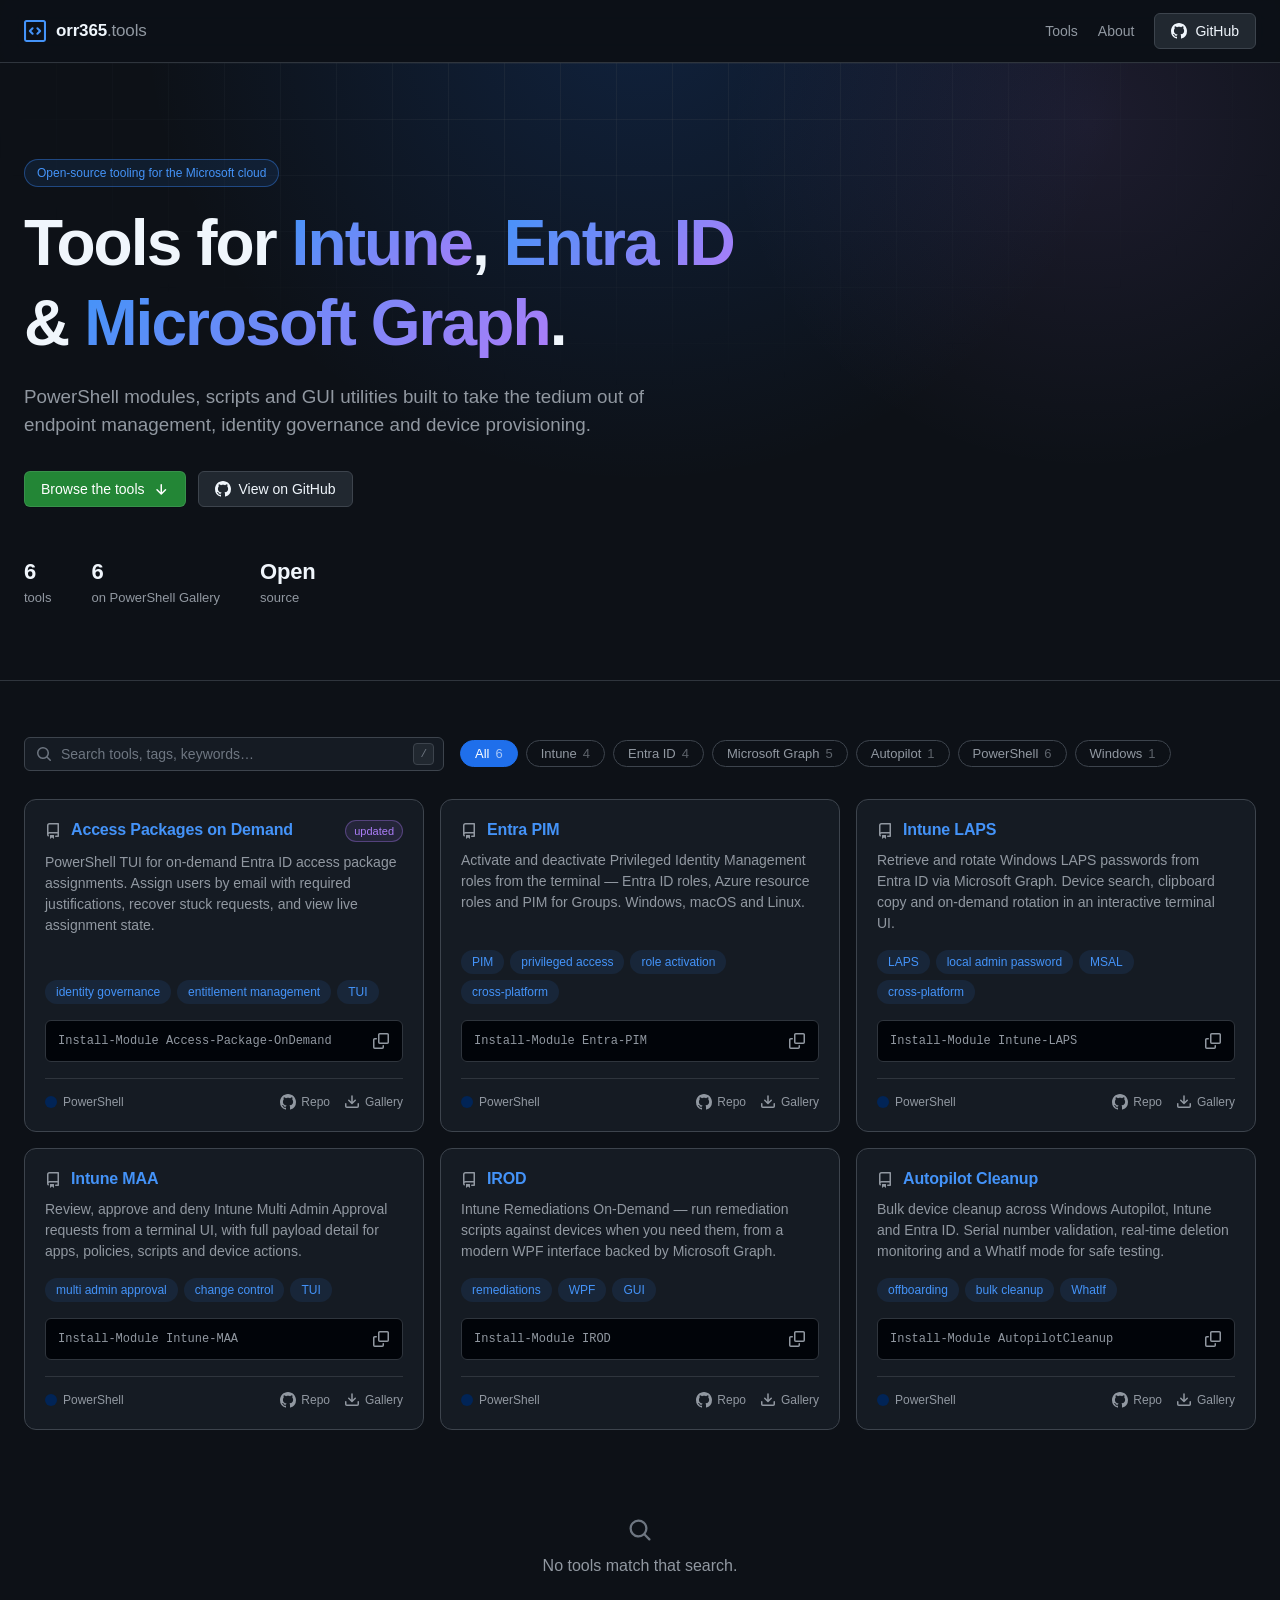
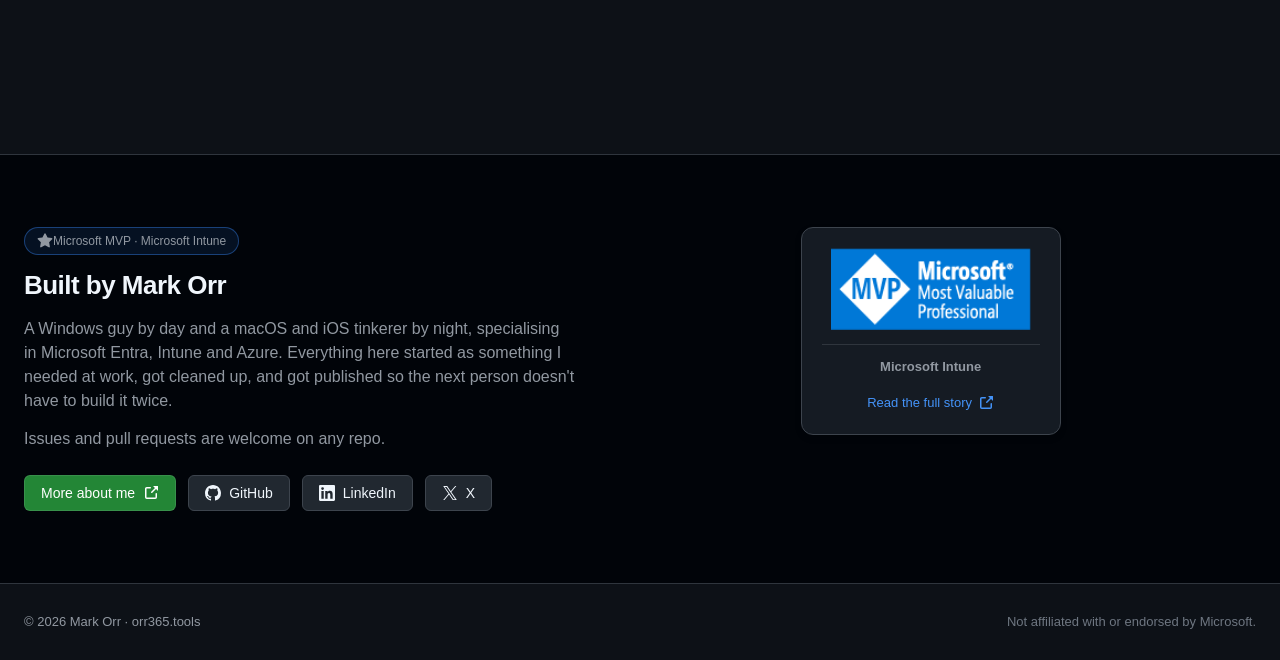
==== public/index.html @ f6708239 "Fix failed deploy: serve only public/, drop absolute _redirects The first Cloudflare build failed an" ====
<!doctype html>
<html lang="en" data-theme="dark">
<head>
<meta charset="utf-8">
<meta name="viewport" content="width=device-width, initial-scale=1">
<title>orr365.tools — Intune, Entra ID &amp; Microsoft Graph tooling</title>
<meta name="description" content="Open-source PowerShell modules, scripts and GUI utilities for Microsoft Intune, Entra ID, Microsoft Graph and Windows Autopilot.">
<meta name="color-scheme" content="dark">
<meta name="author" content="Mark Orr">

<meta property="og:type" content="website">
<meta property="og:url" content="https://orr365.tools/">
<meta property="og:title" content="orr365.tools — Intune, Entra ID &amp; Microsoft Graph tooling">
<meta property="og:description" content="Open-source PowerShell modules, scripts and GUI utilities for Microsoft Intune, Entra ID, Microsoft Graph and Windows Autopilot.">
<meta name="twitter:card" content="summary_large_image">

<link rel="canonical" href="https://orr365.tools/">
<link rel="icon" href="data:image/svg+xml,%3Csvg xmlns='http://www.w3.org/2000/svg' viewBox='0 0 16 16'%3E%3Crect width='16' height='16' rx='3' fill='%230d1117'/%3E%3Cpath fill='%234493f8' d='M9.22 5.47a.75.75 0 0 1 1.06 0l2 2a.75.75 0 0 1 0 1.06l-2 2a.75.75 0 1 1-1.06-1.06L10.69 8 9.22 6.53a.75.75 0 0 1 0-1.06Zm-2.44 1.06L5.31 8l1.47 1.47a.75.75 0 1 1-1.06 1.06l-2-2a.75.75 0 0 1 0-1.06l2-2a.75.75 0 0 1 1.06 1.06Z'/%3E%3C/svg%3E">
<link rel="stylesheet" href="assets/css/styles.css">
</head>
<body>

<a class="skip-link" href="#tools">Skip to tools</a>

<header class="masthead">
  <div class="wrap masthead__inner">
    <a class="brand" href="/">
      <svg class="icon icon--brand" aria-hidden="true"><use href="#i-terminal"></use></svg>
      <span class="brand__name">orr365<span class="brand__tld">.tools</span></span>
    </a>
    <nav class="masthead__nav">
      <a href="#tools">Tools</a>
      <a href="about.html">About</a>
      <a class="btn btn--ghost" href="https://github.com/markorr321" target="_blank" rel="noopener">
        <svg class="icon" aria-hidden="true"><use href="#i-github"></use></svg>
        GitHub
      </a>
    </nav>
  </div>
</header>

<main>
  <section class="hero">
    <div class="wrap">
      <p class="hero__eyebrow">Open-source tooling for the Microsoft cloud</p>
      <h1 class="hero__title">Tools for <span class="grad">Intune</span>, <span class="grad">Entra ID</span> &amp; <span class="grad">Microsoft Graph</span>.</h1>
      <p class="hero__lede">
        PowerShell modules, scripts and GUI utilities built to take the tedium out of
        endpoint management, identity governance and device provisioning.
      </p>
      <div class="hero__actions">
        <a class="btn btn--primary" href="#tools">
          Browse the tools
          <svg class="icon" aria-hidden="true"><use href="#i-arrow-down"></use></svg>
        </a>
        <a class="btn btn--ghost" href="https://github.com/markorr321" target="_blank" rel="noopener">
          <svg class="icon" aria-hidden="true"><use href="#i-github"></use></svg>
          View on GitHub
        </a>
      </div>
      <ul class="hero__stats">
        <li><strong data-stat="count">—</strong><span>tools</span></li>
        <li><strong data-stat="gallery">—</strong><span>on PowerShell Gallery</span></li>
        <li><strong>Open</strong><span>source</span></li>
      </ul>
    </div>
  </section>

  <section class="tools" id="tools">
    <div class="wrap">
      <div class="tools__bar">
        <div class="search">
          <svg class="icon search__icon" aria-hidden="true"><use href="#i-search"></use></svg>
          <input
            type="search"
            id="search"
            class="search__input"
            placeholder="Search tools, tags, keywords…"
            autocomplete="off"
            spellcheck="false"
            aria-label="Search tools">
          <kbd class="search__kbd">/</kbd>
        </div>
        <div class="filters" id="filters" role="group" aria-label="Filter by category"></div>
      </div>

      <div class="grid" id="grid"></div>

      <p class="empty" id="empty" hidden>
        <svg class="icon icon--lg" aria-hidden="true"><use href="#i-search"></use></svg>
        No tools match that search.
      </p>
    </div>
  </section>

  <section class="about" id="about">
    <div class="wrap about__inner">
      <div>
        <p class="hero__eyebrow">
          <svg class="icon" aria-hidden="true"><use href="#i-star"></use></svg>
          Microsoft MVP · Microsoft Intune
        </p>
        <h2>Built by Mark Orr</h2>
        <p>
          A Windows guy by day and a macOS and iOS tinkerer by night, specialising in
          Microsoft Entra, Intune and Azure. Everything here started as something I needed
          at work, got cleaned up, and got published so the next person doesn't have to
          build it twice.
        </p>
        <p>Issues and pull requests are welcome on any repo.</p>
        <div class="about__links">
          <a class="btn btn--primary" href="about.html">
            More about me
            <svg class="icon" aria-hidden="true"><use href="#i-link-external"></use></svg>
          </a>
          <a class="btn btn--ghost" href="https://github.com/markorr321" target="_blank" rel="noopener">
            <svg class="icon" aria-hidden="true"><use href="#i-github"></use></svg>
            GitHub
          </a>
          <a class="btn btn--ghost" href="https://www.linkedin.com/in/markorr321/" target="_blank" rel="noopener">
            <svg class="icon" aria-hidden="true"><use href="#i-linkedin"></use></svg>
            LinkedIn
          </a>
          <a class="btn btn--ghost" href="https://x.com/MarkHunterOrr" target="_blank" rel="noopener">
            <svg class="icon" aria-hidden="true"><use href="#i-x"></use></svg>
            X
          </a>
        </div>
      </div>
      <aside class="mvp-card">
        <img src="assets/img/mvp-badge.png" alt="Microsoft Most Valuable Professional" width="240" loading="lazy">
        <p class="mvp-card__cat">Microsoft Intune</p>
        <a class="mvp-card__link" href="about.html">
          Read the full story
          <svg class="icon" aria-hidden="true"><use href="#i-link-external"></use></svg>
        </a>
      </aside>
    </div>
  </section>
</main>

<footer class="footer">
  <div class="wrap footer__inner">
    <span>&copy; <span id="year">2026</span> Mark Orr · orr365.tools</span>
    <span class="footer__note">Not affiliated with or endorsed by Microsoft.</span>
  </div>
</footer>

<svg xmlns="http://www.w3.org/2000/svg" style="display:none" aria-hidden="true">
  <symbol id="i-github" viewBox="0 0 16 16"><path d="M8 0c4.42 0 8 3.58 8 8a8.013 8.013 0 0 1-5.45 7.59c-.4.08-.55-.17-.55-.38 0-.27.01-1.13.01-2.2 0-.75-.25-1.23-.54-1.48 1.78-.2 3.65-.88 3.65-3.95 0-.88-.31-1.59-.82-2.15.08-.2.36-1.02-.08-2.12 0 0-.67-.22-2.2.82-.64-.18-1.32-.27-2-.27-.68 0-1.36.09-2 .27-1.53-1.03-2.2-.82-2.2-.82-.44 1.1-.16 1.92-.08 2.12-.51.56-.82 1.28-.82 2.15 0 3.06 1.86 3.75 3.64 3.95-.23.2-.44.55-.51 1.07-.46.21-1.61.55-2.33-.66-.15-.24-.6-.83-1.23-.82-.67.01-.27.38.01.53.34.19.73.9.82 1.13.16.45.68 1.31 2.69.94 0 .67.01 1.3.01 1.49 0 .21-.15.45-.55.38A7.995 7.995 0 0 1 0 8c0-4.42 3.58-8 8-8Z"/></symbol>
  <symbol id="i-repo" viewBox="0 0 16 16"><path d="M2 2.5A2.5 2.5 0 0 1 4.5 0h8.75a.75.75 0 0 1 .75.75v12.5a.75.75 0 0 1-.75.75h-2.5a.75.75 0 0 1 0-1.5h1.75v-2h-8a1 1 0 0 0-.714 1.7.75.75 0 1 1-1.072 1.05A2.495 2.495 0 0 1 2 11.5Zm10.5-1h-8a1 1 0 0 0-1 1v6.708A2.486 2.486 0 0 1 4.5 9h8ZM5 12.25a.25.25 0 0 1 .25-.25h3.5a.25.25 0 0 1 .25.25v3.25a.25.25 0 0 1-.4.2l-1.45-1.087a.249.249 0 0 0-.3 0L5.4 15.7a.25.25 0 0 1-.4-.2Z"/></symbol>
  <symbol id="i-search" viewBox="0 0 16 16"><path d="M10.68 11.74a6 6 0 0 1-7.922-8.982 6 6 0 0 1 8.982 7.922l3.04 3.04a.749.749 0 0 1-.326 1.275.749.749 0 0 1-.734-.215ZM11.5 7a4.499 4.499 0 1 0-8.997 0A4.499 4.499 0 0 0 11.5 7Z"/></symbol>
  <symbol id="i-download" viewBox="0 0 16 16"><path d="M2.75 14A1.75 1.75 0 0 1 1 12.25v-2.5a.75.75 0 0 1 1.5 0v2.5c0 .138.112.25.25.25h10.5a.25.25 0 0 0 .25-.25v-2.5a.75.75 0 0 1 1.5 0v2.5A1.75 1.75 0 0 1 13.25 14Z"/><path d="M7.25 7.689V2a.75.75 0 0 1 1.5 0v5.689l1.97-1.969a.749.749 0 1 1 1.06 1.06l-3.25 3.25a.749.749 0 0 1-1.06 0L4.22 6.78a.749.749 0 1 1 1.06-1.06Z"/></symbol>
  <symbol id="i-book" viewBox="0 0 16 16"><path d="M0 1.75A.75.75 0 0 1 .75 1h4.253c1.227 0 2.317.59 3 1.501A3.743 3.743 0 0 1 11.006 1h4.245a.75.75 0 0 1 .75.75v10.5a.75.75 0 0 1-.75.75h-4.507a2.25 2.25 0 0 0-1.591.659l-.622.621a.75.75 0 0 1-1.06 0l-.622-.621A2.25 2.25 0 0 0 5.258 13H.75a.75.75 0 0 1-.75-.75Zm7.251 10.324.004-5.073-.002-2.253A2.25 2.25 0 0 0 5.003 2.5H1.5v9h3.757a3.75 3.75 0 0 1 1.994.574ZM8.755 4.75l-.004 7.322a3.752 3.752 0 0 1 1.992-.572H14.5v-9h-3.495a2.25 2.25 0 0 0-2.25 2.25Z"/></symbol>
  <symbol id="i-link-external" viewBox="0 0 16 16"><path d="M3.75 2h3.5a.75.75 0 0 1 0 1.5h-3.5a.25.25 0 0 0-.25.25v8.5c0 .138.112.25.25.25h8.5a.25.25 0 0 0 .25-.25v-3.5a.75.75 0 0 1 1.5 0v3.5A1.75 1.75 0 0 1 12.25 14h-8.5A1.75 1.75 0 0 1 2 12.25v-8.5C2 2.784 2.784 2 3.75 2Zm6.854-1h4.146a.25.25 0 0 1 .25.25v4.146a.25.25 0 0 1-.427.177L13.03 4.03 9.28 7.78a.751.751 0 0 1-1.042-.018.751.751 0 0 1-.018-1.042l3.75-3.75-1.543-1.543A.25.25 0 0 1 10.604 1Z"/></symbol>
  <symbol id="i-terminal" viewBox="0 0 16 16"><path d="M0 1.75C0 .784.784 0 1.75 0h12.5C15.216 0 16 .784 16 1.75v12.5A1.75 1.75 0 0 1 14.25 16H1.75A1.75 1.75 0 0 1 0 14.25Zm1.75-.25a.25.25 0 0 0-.25.25v12.5c0 .138.112.25.25.25h12.5a.25.25 0 0 0 .25-.25V1.75a.25.25 0 0 0-.25-.25Zm7.47 3.97a.75.75 0 0 1 1.06 0l2 2a.75.75 0 0 1 0 1.06l-2 2a.749.749 0 0 1-1.275-.326.749.749 0 0 1 .215-.734L10.69 8 9.22 6.53a.75.75 0 0 1 0-1.06ZM6.78 6.53 5.31 8l1.47 1.47a.749.749 0 0 1-.326 1.275.749.749 0 0 1-.734-.215l-2-2a.75.75 0 0 1 0-1.06l2-2a.751.751 0 0 1 1.042.018.751.751 0 0 1 .018 1.042Z"/></symbol>
  <symbol id="i-star" viewBox="0 0 16 16"><path d="M8 .25a.75.75 0 0 1 .673.418l1.882 3.815 4.21.612a.75.75 0 0 1 .416 1.279l-3.046 2.97.719 4.192a.751.751 0 0 1-1.088.791L8 12.347l-3.766 1.98a.75.75 0 0 1-1.088-.79l.72-4.194L.818 6.374a.75.75 0 0 1 .416-1.28l4.21-.611L7.327.668A.75.75 0 0 1 8 .25Z"/></symbol>
  <symbol id="i-linkedin" viewBox="0 0 16 16"><path d="M13.632 13.635h-2.37V9.922c0-.886-.018-2.025-1.234-2.025-1.235 0-1.424.964-1.424 1.96v3.778h-2.37V6H8.51v1.043h.032c.317-.601 1.092-1.235 2.247-1.235 2.4 0 2.845 1.58 2.845 3.637v4.19ZM3.558 4.955a1.376 1.376 0 1 1 0-2.753 1.376 1.376 0 0 1 0 2.753Zm1.188 8.68H2.372V6h2.374v7.635ZM14.816 0H1.18C.528 0 0 .516 0 1.153v13.694C0 15.484.528 16 1.18 16h13.635c.652 0 1.185-.516 1.185-1.153V1.153C16 .516 15.467 0 14.815 0Z"/></symbol>
  <symbol id="i-x" viewBox="0 0 16 16"><path d="M9.294 6.928 14.357 1h-1.2L8.762 6.147 5.25 1H1.2l5.31 7.784L1.2 15h1.2l4.642-5.436L10.751 15h4.05L9.294 6.928ZM7.651 8.852l-.538-.775L2.832 1.91h1.843l3.454 4.977.538.775 4.491 6.47h-1.843L7.651 8.852Z"/></symbol>
  <symbol id="i-copy" viewBox="0 0 16 16"><path d="M0 6.75C0 5.784.784 5 1.75 5h1.5a.75.75 0 0 1 0 1.5h-1.5a.25.25 0 0 0-.25.25v7.5c0 .138.112.25.25.25h7.5a.25.25 0 0 0 .25-.25v-1.5a.75.75 0 0 1 1.5 0v1.5A1.75 1.75 0 0 1 9.25 16h-7.5A1.75 1.75 0 0 1 0 14.25Z"/><path d="M5 1.75C5 .784 5.784 0 6.75 0h7.5C15.216 0 16 .784 16 1.75v7.5A1.75 1.75 0 0 1 14.25 11h-7.5A1.75 1.75 0 0 1 5 9.25Zm1.75-.25a.25.25 0 0 0-.25.25v7.5c0 .138.112.25.25.25h7.5a.25.25 0 0 0 .25-.25v-7.5a.25.25 0 0 0-.25-.25Z"/></symbol>
  <symbol id="i-check" viewBox="0 0 16 16"><path d="M13.78 4.22a.75.75 0 0 1 0 1.06l-7.25 7.25a.75.75 0 0 1-1.06 0L1.72 9.28a.751.751 0 0 1 .018-1.042.751.751 0 0 1 1.042-.018L6 11.44l6.72-6.72a.75.75 0 0 1 1.06 0Z"/></symbol>
  <symbol id="i-arrow-down" viewBox="0 0 16 16"><path d="M13.03 8.22a.75.75 0 0 1 0 1.06l-4.25 4.25a.75.75 0 0 1-1.06 0L3.47 9.28a.751.751 0 0 1 .018-1.042.751.751 0 0 1 1.042-.018l2.97 2.97V3.75a.75.75 0 0 1 1.5 0v7.44l2.97-2.97a.75.75 0 0 1 1.06 0Z"/></symbol>
</svg>

<script src="assets/js/tools.js"></script>
<script src="assets/js/app.js"></script>
</body>
</html>
---- public/assets/css/styles.css ----
/* ==========================================================================
   orr365.tools — GitHub dark theme (Primer dark palette)
   ========================================================================== */

:root {
  /* Surfaces */
  --bg-default:  #0d1117;
  --bg-muted:    #151b23;
  --bg-inset:    #010409;
  --bg-subtle:   #212830;

  /* Borders */
  --border-default: #3d444d;
  --border-muted:   #2f353d;

  /* Foreground */
  --fg-default: #f0f6fc;
  --fg-muted:   #9198a1;
  --fg-subtle:  #6e7681;
  --fg-onEmphasis: #ffffff;

  /* Accents */
  --accent-fg:       #4493f8;
  --accent-emphasis: #1f6feb;
  --accent-muted:    rgba(56, 139, 253, 0.4);
  --accent-subtle:   rgba(56, 139, 253, 0.1);

  --success-fg:   #3fb950;
  --done-fg:      #ab7df8;
  --attention-fg: #d29922;
  --severe-fg:    #db6d28;
  --danger-fg:    #f85149;

  /* Buttons */
  --btn-bg:        #212830;
  --btn-hover-bg:  #262c36;
  --btn-border:    #3d444d;
  --btn-primary-bg:       #238636;
  --btn-primary-hover-bg: #29903b;
  --btn-primary-border:   rgba(240, 246, 252, 0.1);

  /* Type */
  --font-sans: -apple-system, BlinkMacSystemFont, "Segoe UI", "Noto Sans",
               Helvetica, Arial, sans-serif, "Apple Color Emoji", "Segoe UI Emoji";
  --font-mono: ui-monospace, SFMono-Regular, "SF Mono", Menlo, Consolas,
               "Liberation Mono", monospace;

  /* Layout */
  --wrap: 1280px;
  --radius:    6px;
  --radius-lg: 12px;

  --shadow-sm: 0 1px 0 rgba(1, 4, 9, 0.2);
  --shadow-md: 0 3px 6px rgba(1, 4, 9, 0.15);
  --shadow-lg: 0 8px 24px rgba(1, 4, 9, 0.2);
}

/* --------------------------------------------------------------------------
   Base
   -------------------------------------------------------------------------- */

*, *::before, *::after { box-sizing: border-box; }

html { -webkit-text-size-adjust: 100%; scroll-behavior: smooth; }

@media (prefers-reduced-motion: reduce) {
  html { scroll-behavior: auto; }
  *, *::before, *::after {
    animation-duration: .01ms !important;
    animation-iteration-count: 1 !important;
    transition-duration: .01ms !important;
  }
}

body {
  margin: 0;
  background: var(--bg-default);
  color: var(--fg-default);
  font-family: var(--font-sans);
  font-size: 16px;
  line-height: 1.5;
  -webkit-font-smoothing: antialiased;
  overflow-x: hidden;
}

a { color: var(--accent-fg); text-decoration: none; }
a:hover { text-decoration: underline; }

h1, h2, h3 { margin: 0; line-height: 1.25; font-weight: 600; }

ul { margin: 0; padding: 0; list-style: none; }

:focus-visible {
  outline: 2px solid var(--accent-fg);
  outline-offset: 2px;
  border-radius: var(--radius);
}

.wrap {
  width: 100%;
  max-width: var(--wrap);
  margin-inline: auto;
  padding-inline: 24px;
}

.icon {
  width: 16px;
  height: 16px;
  fill: currentColor;
  flex: none;
  vertical-align: text-bottom;
}
.icon--lg    { width: 24px; height: 24px; }
.icon--brand { width: 22px; height: 22px; color: var(--accent-fg); }

.skip-link {
  position: absolute;
  left: -9999px;
  top: 0;
  z-index: 100;
  padding: 10px 16px;
  background: var(--accent-emphasis);
  color: var(--fg-onEmphasis);
  border-radius: 0 0 var(--radius) 0;
}
.skip-link:focus { left: 0; }

/* --------------------------------------------------------------------------
   Buttons
   -------------------------------------------------------------------------- */

.btn {
  display: inline-flex;
  align-items: center;
  gap: 8px;
  padding: 7px 16px;
  font-size: 14px;
  font-weight: 500;
  line-height: 20px;
  white-space: nowrap;
  border: 1px solid var(--btn-border);
  border-radius: var(--radius);
  cursor: pointer;
  transition: background-color .15s, border-color .15s;
}
.btn:hover { text-decoration: none; }

.btn--ghost {
  background: var(--btn-bg);
  color: var(--fg-default);
}
.btn--ghost:hover {
  background: var(--btn-hover-bg);
  border-color: var(--fg-subtle);
}

.btn--primary {
  background: var(--btn-primary-bg);
  border-color: var(--btn-primary-border);
  color: var(--fg-onEmphasis);
  box-shadow: var(--shadow-sm);
}
.btn--primary:hover { background: var(--btn-primary-hover-bg); }

/* --------------------------------------------------------------------------
   Masthead
   -------------------------------------------------------------------------- */

.masthead {
  position: sticky;
  top: 0;
  z-index: 20;
  background: rgba(13, 17, 23, 0.8);
  backdrop-filter: saturate(180%) blur(12px);
  border-bottom: 1px solid var(--border-muted);
}

.masthead__inner {
  display: flex;
  align-items: center;
  justify-content: space-between;
  gap: 16px;
  height: 62px;
}

.brand {
  display: inline-flex;
  align-items: center;
  gap: 10px;
  color: var(--fg-default);
  font-size: 17px;
  font-weight: 600;
  letter-spacing: -0.01em;
}
.brand:hover { text-decoration: none; }
.brand__tld { color: var(--fg-muted); font-weight: 400; }

.masthead__nav {
  display: flex;
  align-items: center;
  gap: 20px;
  font-size: 14px;
}
.masthead__nav > a:not(.btn) {
  color: var(--fg-muted);
  font-weight: 500;
  transition: color .15s;
}
.masthead__nav > a:not(.btn):hover {
  color: var(--fg-default);
  text-decoration: none;
}

/* --------------------------------------------------------------------------
   Hero
   -------------------------------------------------------------------------- */

.hero {
  position: relative;
  padding: 96px 0 72px;
  border-bottom: 1px solid var(--border-muted);
  background:
    radial-gradient(60% 120% at 50% -10%, rgba(31, 111, 235, 0.18), transparent 65%),
    radial-gradient(40% 80% at 85% 10%, rgba(171, 125, 248, 0.10), transparent 70%),
    var(--bg-default);
}

/* Subtle grid texture behind the hero */
.hero::before {
  content: "";
  position: absolute;
  inset: 0;
  background-image:
    linear-gradient(to right, rgba(61, 68, 77, 0.25) 1px, transparent 1px),
    linear-gradient(to bottom, rgba(61, 68, 77, 0.25) 1px, transparent 1px);
  background-size: 56px 56px;
  mask-image: radial-gradient(70% 70% at 50% 0%, #000 20%, transparent 75%);
  -webkit-mask-image: radial-gradient(70% 70% at 50% 0%, #000 20%, transparent 75%);
  pointer-events: none;
}
.hero > .wrap { position: relative; }

.hero__eyebrow {
  margin: 0 0 16px;
  display: inline-flex;
  align-items: center;
  padding: 4px 12px;
  font-size: 12px;
  font-weight: 500;
  color: var(--accent-fg);
  background: var(--accent-subtle);
  border: 1px solid var(--accent-muted);
  border-radius: 999px;
}

.hero__title {
  max-width: 20ch;
  font-size: clamp(2.25rem, 6vw, 4rem);
  font-weight: 700;
  letter-spacing: -0.03em;
  margin-bottom: 20px;
}

.grad {
  background: linear-gradient(135deg, #4493f8 0%, #ab7df8 100%);
  -webkit-background-clip: text;
  background-clip: text;
  color: transparent;
}

.hero__lede {
  max-width: 62ch;
  margin: 0 0 32px;
  font-size: clamp(1rem, 1.6vw, 1.175rem);
  color: var(--fg-muted);
}

.hero__actions {
  display: flex;
  flex-wrap: wrap;
  gap: 12px;
  margin-bottom: 48px;
}

.hero__stats {
  display: flex;
  flex-wrap: wrap;
  gap: 40px;
}
.hero__stats li { display: flex; flex-direction: column; }
.hero__stats strong {
  font-size: 22px;
  font-weight: 600;
  letter-spacing: -0.01em;
}
.hero__stats span {
  font-size: 13px;
  color: var(--fg-muted);
}

/* --------------------------------------------------------------------------
   Toolbar — search + filters
   -------------------------------------------------------------------------- */

.tools { padding: 56px 0 88px; scroll-margin-top: 62px; }

.tools__bar {
  display: flex;
  flex-wrap: wrap;
  align-items: center;
  gap: 16px;
  margin-bottom: 28px;
}

.search {
  position: relative;
  display: flex;
  align-items: center;
  flex: 1 1 320px;
  max-width: 420px;
}
.search__icon {
  position: absolute;
  left: 12px;
  color: var(--fg-subtle);
  pointer-events: none;
}
.search__input {
  width: 100%;
  padding: 8px 40px 8px 36px;
  font-family: inherit;
  font-size: 14px;
  color: var(--fg-default);
  background: var(--bg-muted);
  border: 1px solid var(--border-default);
  border-radius: var(--radius);
  transition: border-color .15s, box-shadow .15s;
}
.search__input::placeholder { color: var(--fg-subtle); }
.search__input:focus {
  outline: none;
  border-color: var(--accent-emphasis);
  box-shadow: 0 0 0 3px var(--accent-subtle);
}
.search__input::-webkit-search-cancel-button { filter: invert(0.6); }

.search__kbd {
  position: absolute;
  right: 10px;
  padding: 1px 6px;
  font-family: var(--font-mono);
  font-size: 11px;
  line-height: 18px;
  color: var(--fg-subtle);
  background: var(--bg-subtle);
  border: 1px solid var(--border-default);
  border-radius: 4px;
  pointer-events: none;
}
.search__input:focus ~ .search__kbd { opacity: 0; }

.filters {
  display: flex;
  flex-wrap: wrap;
  gap: 8px;
}

.chip {
  padding: 5px 14px;
  font-family: inherit;
  font-size: 13px;
  font-weight: 500;
  color: var(--fg-muted);
  background: transparent;
  border: 1px solid var(--border-default);
  border-radius: 999px;
  cursor: pointer;
  transition: color .15s, background-color .15s, border-color .15s;
}
.chip:hover {
  color: var(--fg-default);
  background: var(--bg-muted);
  border-color: var(--fg-subtle);
}
.chip[aria-pressed="true"] {
  color: var(--fg-onEmphasis);
  background: var(--accent-emphasis);
  border-color: var(--accent-emphasis);
}
.chip__count {
  margin-left: 6px;
  font-variant-numeric: tabular-nums;
  opacity: .6;
}

/* --------------------------------------------------------------------------
   Tool grid
   -------------------------------------------------------------------------- */

.grid {
  display: grid;
  grid-template-columns: repeat(auto-fill, minmax(330px, 1fr));
  gap: 16px;
}

.card {
  display: flex;
  flex-direction: column;
  padding: 20px;
  background: var(--bg-muted);
  border: 1px solid var(--border-default);
  border-radius: var(--radius-lg);
  transition: border-color .18s, transform .18s, box-shadow .18s;
}
.card:hover {
  border-color: var(--fg-subtle);
  transform: translateY(-2px);
  box-shadow: var(--shadow-lg);
}

.card__head {
  display: flex;
  align-items: flex-start;
  gap: 10px;
  margin-bottom: 10px;
}
.card__head .icon { color: var(--fg-muted); margin-top: 3px; }

.card__title {
  font-size: 16px;
  font-weight: 600;
  letter-spacing: -0.01em;
}
.card__title a { color: var(--accent-fg); }
/* Whole card is clickable via the title's stretched link */
.card__title a::after {
  content: "";
  position: absolute;
  inset: 0;
  border-radius: inherit;
}
.card { position: relative; }

.card__badge {
  margin-left: auto;
  padding: 2px 8px;
  font-size: 11px;
  font-weight: 500;
  border-radius: 999px;
  white-space: nowrap;
}
.card__badge--new {
  color: var(--success-fg);
  background: rgba(63, 185, 80, 0.1);
  border: 1px solid rgba(63, 185, 80, 0.35);
}
.card__badge--updated {
  color: var(--done-fg);
  background: rgba(171, 125, 248, 0.1);
  border: 1px solid rgba(171, 125, 248, 0.35);
}

.card__desc {
  flex: 1;
  margin: 0 0 16px;
  font-size: 14px;
  color: var(--fg-muted);
}

.card__tags {
  display: flex;
  flex-wrap: wrap;
  gap: 6px;
  margin-bottom: 16px;
}
.card__tag {
  padding: 2px 10px;
  font-size: 12px;
  font-weight: 500;
  color: var(--accent-fg);
  background: var(--accent-subtle);
  border: 1px solid transparent;
  border-radius: 999px;
}

/* Copyable install command */
.card__install {
  position: relative;
  z-index: 1;
  display: flex;
  align-items: center;
  gap: 8px;
  margin-bottom: 16px;
  padding: 7px 8px 7px 12px;
  background: var(--bg-inset);
  border: 1px solid var(--border-muted);
  border-radius: var(--radius);
}
.card__install code {
  flex: 1;
  overflow-x: auto;
  font-family: var(--font-mono);
  font-size: 12px;
  color: var(--fg-muted);
  white-space: nowrap;
  scrollbar-width: none;
}
.card__install code::-webkit-scrollbar { display: none; }

.card__copy {
  display: inline-flex;
  align-items: center;
  justify-content: center;
  flex: none;
  width: 26px;
  height: 26px;
  padding: 0;
  color: var(--fg-muted);
  background: transparent;
  border: 1px solid transparent;
  border-radius: var(--radius);
  cursor: pointer;
  transition: color .15s, background-color .15s, border-color .15s;
}
.card__copy:hover {
  color: var(--fg-default);
  background: var(--btn-bg);
  border-color: var(--border-default);
}
.card__copy.is-copied { color: var(--success-fg); }
/* Swap the clipboard glyph for a tick on success */
.card__copy.is-copied .icon use { display: none; }
.card__copy.is-copied::after {
  content: "";
  width: 16px;
  height: 16px;
  background: currentColor;
  -webkit-mask: url("data:image/svg+xml,%3Csvg xmlns='http://www.w3.org/2000/svg' viewBox='0 0 16 16'%3E%3Cpath d='M13.78 4.22a.75.75 0 0 1 0 1.06l-7.25 7.25a.75.75 0 0 1-1.06 0L1.72 9.28a.75.75 0 1 1 1.06-1.06L6 11.44l6.72-6.72a.75.75 0 0 1 1.06 0Z'/%3E%3C/svg%3E") center / contain no-repeat;
  mask: url("data:image/svg+xml,%3Csvg xmlns='http://www.w3.org/2000/svg' viewBox='0 0 16 16'%3E%3Cpath d='M13.78 4.22a.75.75 0 0 1 0 1.06l-7.25 7.25a.75.75 0 0 1-1.06 0L1.72 9.28a.75.75 0 1 1 1.06-1.06L6 11.44l6.72-6.72a.75.75 0 0 1 1.06 0Z'/%3E%3C/svg%3E") center / contain no-repeat;
}
.card__copy.is-copied .icon { display: none; }

.card__foot {
  display: flex;
  align-items: center;
  gap: 16px;
  padding-top: 14px;
  border-top: 1px solid var(--border-muted);
  font-size: 12px;
  color: var(--fg-muted);
}

.card__lang { display: inline-flex; align-items: center; gap: 6px; }
.card__dot {
  width: 12px;
  height: 12px;
  border-radius: 50%;
  background: var(--fg-subtle);
}

.card__links {
  display: flex;
  gap: 14px;
  margin-left: auto;
}
/* Sits above the stretched link so secondary links stay clickable */
.card__links a {
  position: relative;
  z-index: 1;
  display: inline-flex;
  align-items: center;
  gap: 5px;
  color: var(--fg-muted);
  font-weight: 500;
  transition: color .15s;
}
.card__links a:hover { color: var(--accent-fg); text-decoration: none; }

.empty {
  display: flex;
  flex-direction: column;
  align-items: center;
  gap: 12px;
  padding: 72px 0;
  color: var(--fg-muted);
}
.empty .icon { color: var(--fg-subtle); }

/* --------------------------------------------------------------------------
   About
   -------------------------------------------------------------------------- */

.about {
  padding: 72px 0;
  border-top: 1px solid var(--border-muted);
  background: var(--bg-inset);
  scroll-margin-top: 62px;
}

.about__inner {
  display: grid;
  grid-template-columns: minmax(0, 1.6fr) minmax(0, 1fr);
  gap: 48px;
  align-items: start;
}

.about h2 {
  font-size: 26px;
  letter-spacing: -0.02em;
  margin-bottom: 16px;
}
.about p {
  max-width: 62ch;
  margin: 0 0 14px;
  color: var(--fg-muted);
}
.about__links { display: flex; gap: 12px; margin-top: 24px; }

.callout {
  padding: 20px;
  background: var(--bg-muted);
  border: 1px solid var(--border-default);
  border-radius: var(--radius-lg);
}
.callout h3 {
  display: flex;
  align-items: center;
  gap: 8px;
  font-size: 14px;
  margin-bottom: 14px;
}
.callout h3 .icon { color: var(--accent-fg); }
.callout li {
  position: relative;
  padding-left: 18px;
  font-size: 14px;
  color: var(--fg-muted);
  line-height: 1.9;
}
.callout li::before {
  content: "";
  position: absolute;
  left: 0;
  top: 12px;
  width: 6px;
  height: 6px;
  border-radius: 50%;
  background: var(--fg-subtle);
}

/* --------------------------------------------------------------------------
   About page — profile header
   -------------------------------------------------------------------------- */

.profile {
  position: relative;
  padding: 72px 0 56px;
  border-bottom: 1px solid var(--border-muted);
  background:
    radial-gradient(55% 110% at 20% -10%, rgba(31, 111, 235, 0.16), transparent 65%),
    radial-gradient(45% 90% at 90% 0%, rgba(171, 125, 248, 0.10), transparent 70%),
    var(--bg-default);
}

.profile__inner {
  display: grid;
  grid-template-columns: auto minmax(0, 1fr) auto;
  gap: 32px;
  align-items: start;
}

.profile__photo img {
  display: block;
  width: 180px;
  height: 180px;
  object-fit: cover;
  border-radius: 50%;
  border: 2px solid var(--border-default);
  background: var(--bg-muted);
}

.profile__name {
  font-size: clamp(2rem, 4.5vw, 3rem);
  font-weight: 700;
  letter-spacing: -0.03em;
  margin-bottom: 14px;
}

.profile__tagline {
  max-width: 60ch;
  margin: 0 0 20px;
  font-size: 1.0625rem;
  color: var(--fg-muted);
}

.profile__meta {
  display: flex;
  flex-wrap: wrap;
  gap: 8px 24px;
  margin-bottom: 24px;
  font-size: 14px;
  color: var(--fg-muted);
}
.profile__meta li { display: inline-flex; align-items: center; gap: 7px; }
.profile__meta .icon { color: var(--fg-subtle); }

.profile__actions { display: flex; flex-wrap: wrap; gap: 10px; }

/* MVP card */
.mvp-card {
  width: 260px;
  padding: 20px;
  text-align: center;
  background: var(--bg-muted);
  border: 1px solid var(--border-default);
  border-radius: var(--radius-lg);
  box-shadow: var(--shadow-md);
}
.mvp-card img {
  display: block;
  width: 100%;
  max-width: 200px;
  height: auto;
  margin: 0 auto 14px;
}
.mvp-card__cat {
  margin: 0 0 14px;
  padding-top: 12px;
  border-top: 1px solid var(--border-muted);
  font-size: 13px;
  font-weight: 600;
  color: var(--fg-default);
}
.mvp-card__link {
  display: inline-flex;
  align-items: center;
  gap: 6px;
  font-size: 13px;
  font-weight: 500;
}

/* --------------------------------------------------------------------------
   About page — generic sections
   -------------------------------------------------------------------------- */

.section { padding: 64px 0; scroll-margin-top: 62px; }
.section--inset {
  background: var(--bg-inset);
  border-block: 1px solid var(--border-muted);
}

.section__head {
  display: flex;
  flex-wrap: wrap;
  align-items: end;
  justify-content: space-between;
  gap: 16px;
  margin-bottom: 28px;
}
.section h2 {
  font-size: 26px;
  letter-spacing: -0.02em;
}
.section__sub {
  max-width: 60ch;
  margin: 8px 0 0;
  font-size: 15px;
  color: var(--fg-muted);
}

.prose-grid {
  display: grid;
  grid-template-columns: minmax(0, 1.7fr) minmax(0, 1fr);
  gap: 48px;
  align-items: start;
}

.prose h2 { font-size: 26px; letter-spacing: -0.02em; margin-bottom: 18px; }
.prose p {
  max-width: 66ch;
  margin: 0 0 16px;
  color: var(--fg-muted);
  font-size: 15.5px;
}
.prose__lead {
  font-size: 1.125rem !important;
  color: var(--fg-default) !important;
  font-style: italic;
}
.prose__note {
  margin-top: 24px !important;
  padding: 16px 18px;
  background: var(--bg-muted);
  border: 1px solid var(--border-muted);
  border-left: 3px solid var(--accent-emphasis);
  border-radius: var(--radius);
}
.prose__note strong { color: var(--fg-default); }

.side-stack { display: grid; gap: 16px; }

.pill-list { display: flex; flex-wrap: wrap; gap: 6px; }
.pill-list li {
  padding: 3px 11px;
  font-size: 12.5px;
  font-weight: 500;
  color: var(--accent-fg);
  background: var(--accent-subtle);
  border-radius: 999px;
}

.factlist { display: grid; gap: 12px; }
.factlist li {
  display: flex;
  align-items: baseline;
  gap: 10px;
  font-size: 14px;
  color: var(--fg-muted);
}
.factlist strong {
  min-width: 44px;
  font-size: 18px;
  font-weight: 600;
  color: var(--fg-default);
}

/* Writing */
.posts { display: grid; gap: 2px; }
.post a {
  display: grid;
  grid-template-columns: 108px minmax(0, 1fr) auto;
  gap: 16px;
  align-items: center;
  padding: 14px 16px;
  color: var(--fg-default);
  border: 1px solid transparent;
  border-radius: var(--radius);
  transition: background-color .15s, border-color .15s;
}
.post a:hover {
  background: var(--bg-muted);
  border-color: var(--border-default);
  text-decoration: none;
}
.post time {
  font-family: var(--font-mono);
  font-size: 12px;
  color: var(--fg-subtle);
}
.post__title { font-size: 15px; font-weight: 500; }
.post a:hover .post__title { color: var(--accent-fg); }
.post__arrow { color: var(--fg-subtle); opacity: 0; transition: opacity .15s; }
.post a:hover .post__arrow { opacity: 1; }

/* Speaking */
.talks { display: grid; gap: 12px; }
.talk {
  display: grid;
  grid-template-columns: 90px minmax(0, 1fr);
  gap: 20px;
  padding: 18px 20px;
  background: var(--bg-muted);
  border: 1px solid var(--border-default);
  border-radius: var(--radius-lg);
}
.talk--placeholder {
  border-style: dashed;
  background: transparent;
}
.talk__meta { display: flex; flex-direction: column; gap: 2px; }
.talk__year {
  font-family: var(--font-mono);
  font-size: 16px;
  font-weight: 600;
  color: var(--fg-default);
}
.talk__date {
  font-family: var(--font-mono);
  font-size: 12px;
  color: var(--fg-subtle);
}

.talk__headrow {
  display: flex;
  flex-wrap: wrap;
  align-items: center;
  gap: 10px;
  margin-bottom: 6px;
}
.talk__title { font-size: 15.5px; }
.talk__role {
  padding: 2px 10px;
  font-size: 11px;
  font-weight: 500;
  color: var(--done-fg);
  background: rgba(171, 125, 248, 0.1);
  border: 1px solid rgba(171, 125, 248, 0.35);
  border-radius: 999px;
}

.talk__event {
  margin: 0 0 8px;
  font-size: 14px;
  font-weight: 500;
  color: var(--accent-fg);
}

.talk__desc {
  display: inline-flex;
  align-items: center;
  gap: 6px;
  margin: 0;
  font-size: 14px;
  color: var(--fg-muted);
}
.talk__desc .icon { color: var(--fg-subtle); }

/* Tools strip */
.strip {
  display: grid;
  grid-template-columns: repeat(auto-fill, minmax(240px, 1fr));
  gap: 10px;
}
.strip__item {
  display: flex;
  flex-direction: column;
  gap: 4px;
  padding: 14px 16px;
  background: var(--bg-muted);
  border: 1px solid var(--border-default);
  border-radius: var(--radius);
  transition: border-color .15s, transform .15s;
}
.strip__item:hover {
  border-color: var(--fg-subtle);
  transform: translateY(-2px);
  text-decoration: none;
}
.strip__name { font-size: 14.5px; font-weight: 600; color: var(--fg-default); }
.strip__item:hover .strip__name { color: var(--accent-fg); }
.strip__cat { font-size: 12px; color: var(--fg-muted); }
.strip__mod {
  margin-top: 6px;
  font-family: var(--font-mono);
  font-size: 11.5px;
  color: var(--fg-subtle);
}

/* --------------------------------------------------------------------------
   Footer
   -------------------------------------------------------------------------- */

.footer {
  padding: 28px 0;
  border-top: 1px solid var(--border-muted);
  font-size: 13px;
  color: var(--fg-muted);
}
.footer__inner {
  display: flex;
  flex-wrap: wrap;
  gap: 12px;
  justify-content: space-between;
}
.footer__note { color: var(--fg-subtle); }

/* --------------------------------------------------------------------------
   Responsive
   -------------------------------------------------------------------------- */

@media (max-width: 1080px) {
  .profile__inner { grid-template-columns: auto minmax(0, 1fr); }
  .mvp-card { grid-column: 1 / -1; width: 100%; max-width: 100%; display: flex;
              align-items: center; gap: 20px; text-align: left; }
  .mvp-card img { margin: 0; width: 180px; }
  .mvp-card__cat { padding-top: 0; border-top: 0; border-left: 1px solid var(--border-muted);
                   padding-left: 20px; margin: 0; }
  .mvp-card__link { margin-left: auto; }
}

@media (max-width: 900px) {
  .about__inner,
  .prose-grid { grid-template-columns: 1fr; gap: 32px; }
}

@media (max-width: 700px) {
  .wrap { padding-inline: 16px; }
  .hero { padding: 64px 0 56px; }
  .hero__stats { gap: 28px; }
  .masthead__nav > a:not(.btn) { display: none; }
  .search { max-width: none; }
  .search__kbd { display: none; }
  .grid { grid-template-columns: 1fr; }

  /* About page */
  .section { padding: 48px 0; }
  .profile { padding: 48px 0 40px; }
  .profile__inner { grid-template-columns: 1fr; gap: 24px; justify-items: start; }
  .profile__photo img { width: 128px; height: 128px; }
  .mvp-card { flex-direction: column; align-items: stretch; text-align: center; }
  .mvp-card img { width: 100%; max-width: 200px; margin: 0 auto; }
  .mvp-card__cat { padding: 12px 0 0; border-left: 0; border-top: 1px solid var(--border-muted); }
  .mvp-card__link { margin: 0 auto; }
  .post a { grid-template-columns: 1fr auto; gap: 4px 12px; }
  .post time { grid-row: 2; }
  .talk { grid-template-columns: 1fr; gap: 8px; }
  .strip { grid-template-columns: 1fr; }
}
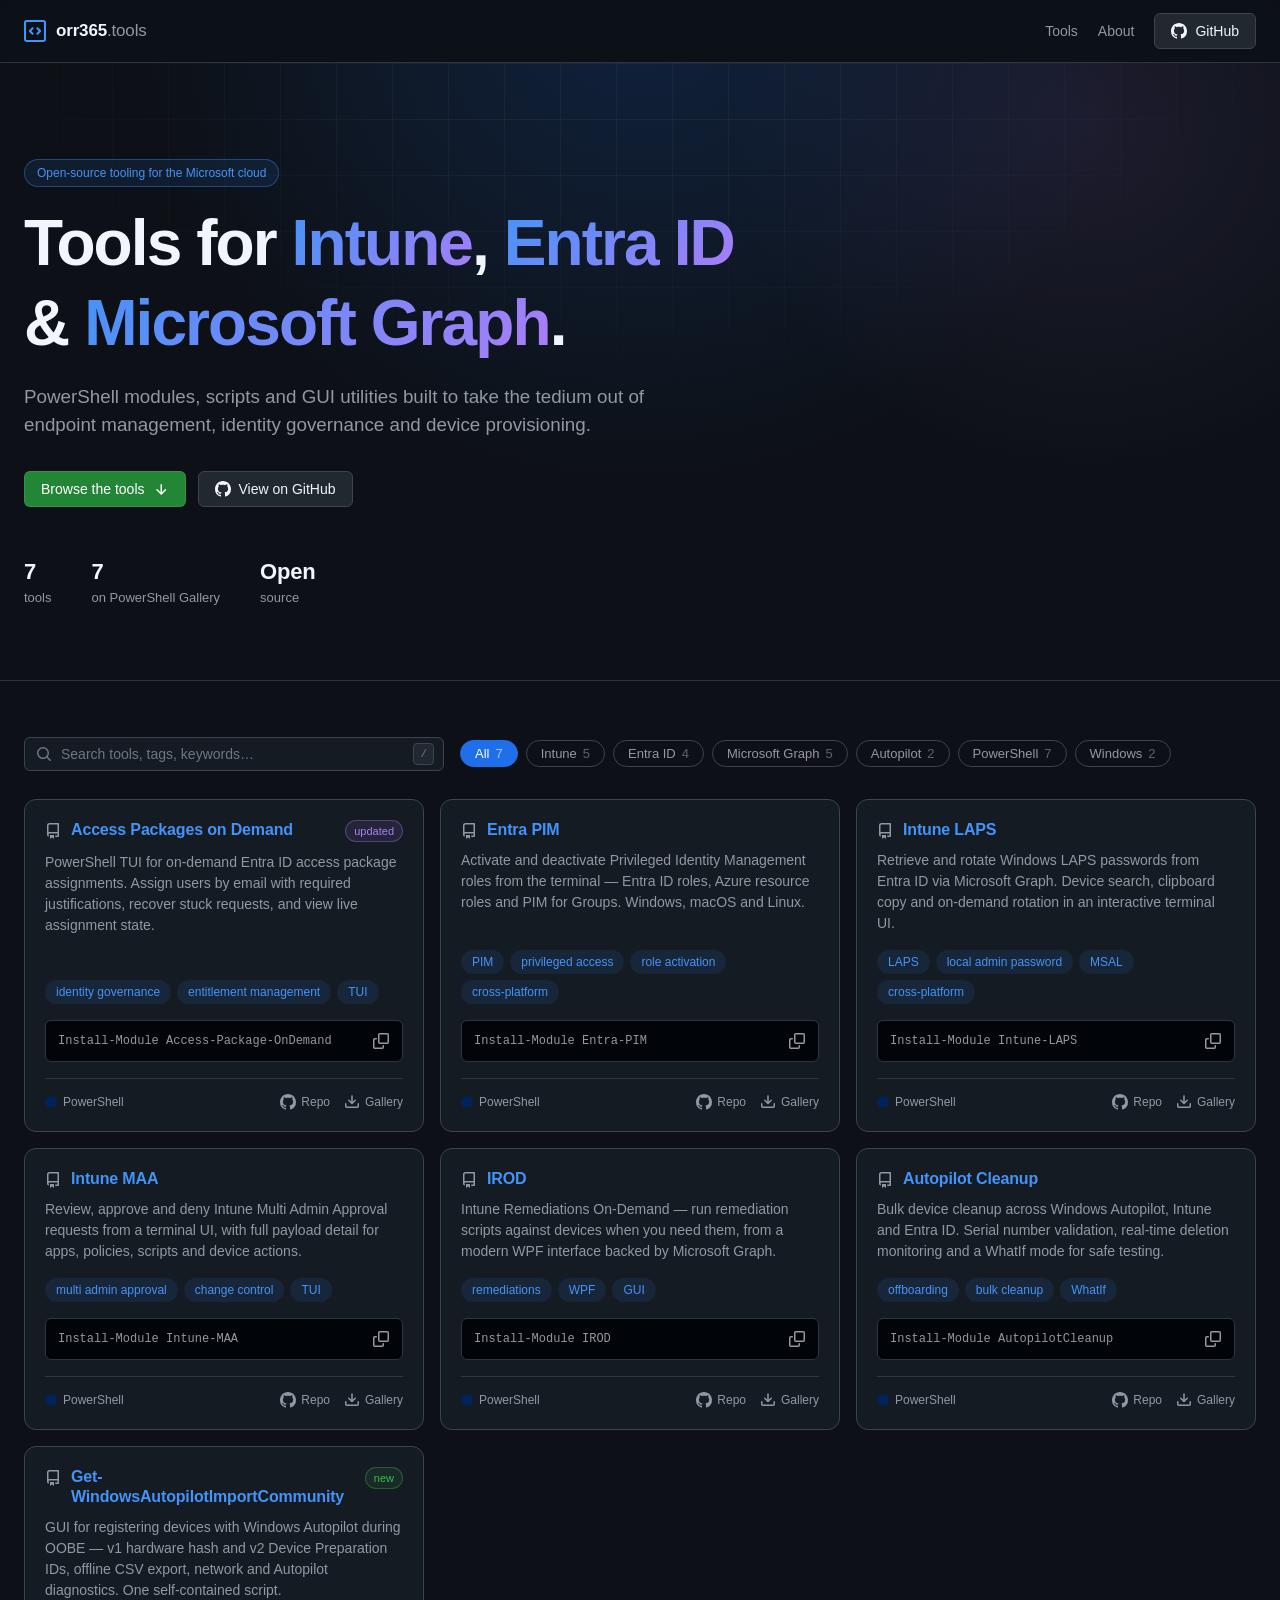
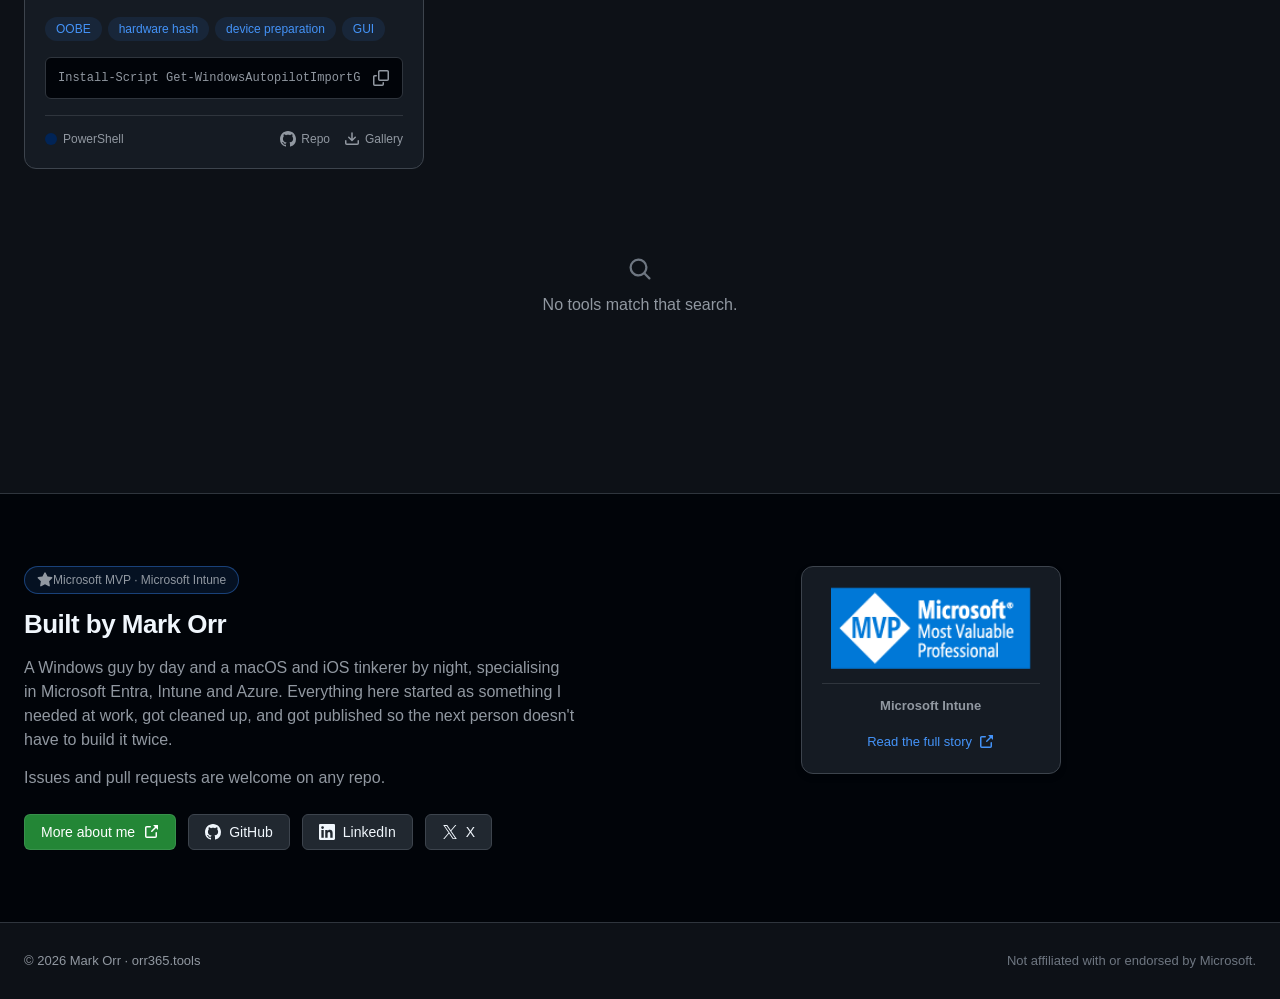
==== commit 36031ffb: "Version the script URLs to bust browser caches assets/js/*.js is served with max-age=3600, so a cach" ====
--- a/public/index.html
+++ b/public/index.html
@@ -162,7 +162,9 @@
   <symbol id="i-arrow-down" viewBox="0 0 16 16"><path d="M13.03 8.22a.75.75 0 0 1 0 1.06l-4.25 4.25a.75.75 0 0 1-1.06 0L3.47 9.28a.751.751 0 0 1 .018-1.042.751.751 0 0 1 1.042-.018l2.97 2.97V3.75a.75.75 0 0 1 1.5 0v7.44l2.97-2.97a.75.75 0 0 1 1.06 0Z"/></symbol>
 </svg>
 
-<script src="assets/js/tools.js"></script>
-<script src="assets/js/app.js"></script>
+<!-- Bump ?v= when either script changes: the JS is cached for an hour, but
+     this page always revalidates, so a new query string lands immediately. -->
+<script src="assets/js/tools.js?v=2026-08-01"></script>
+<script src="assets/js/app.js?v=2026-08-01"></script>
 </body>
 </html>
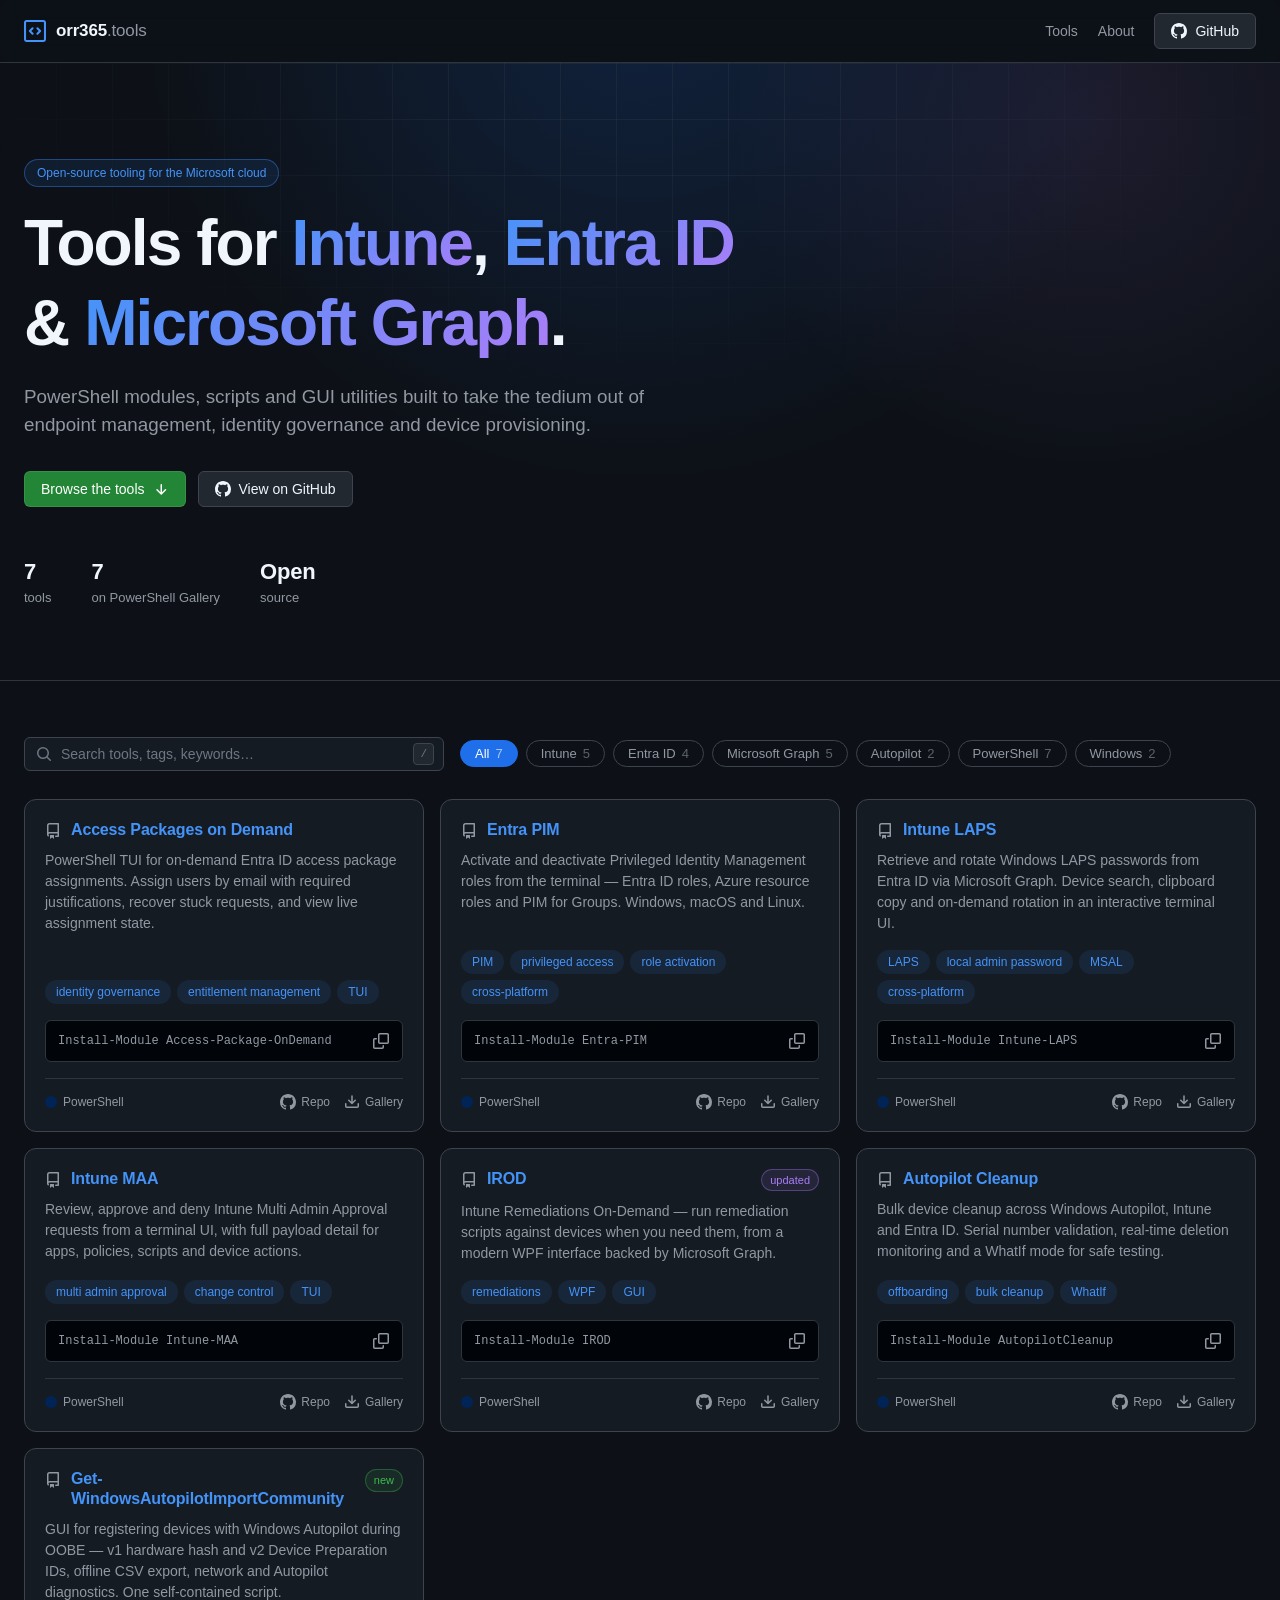
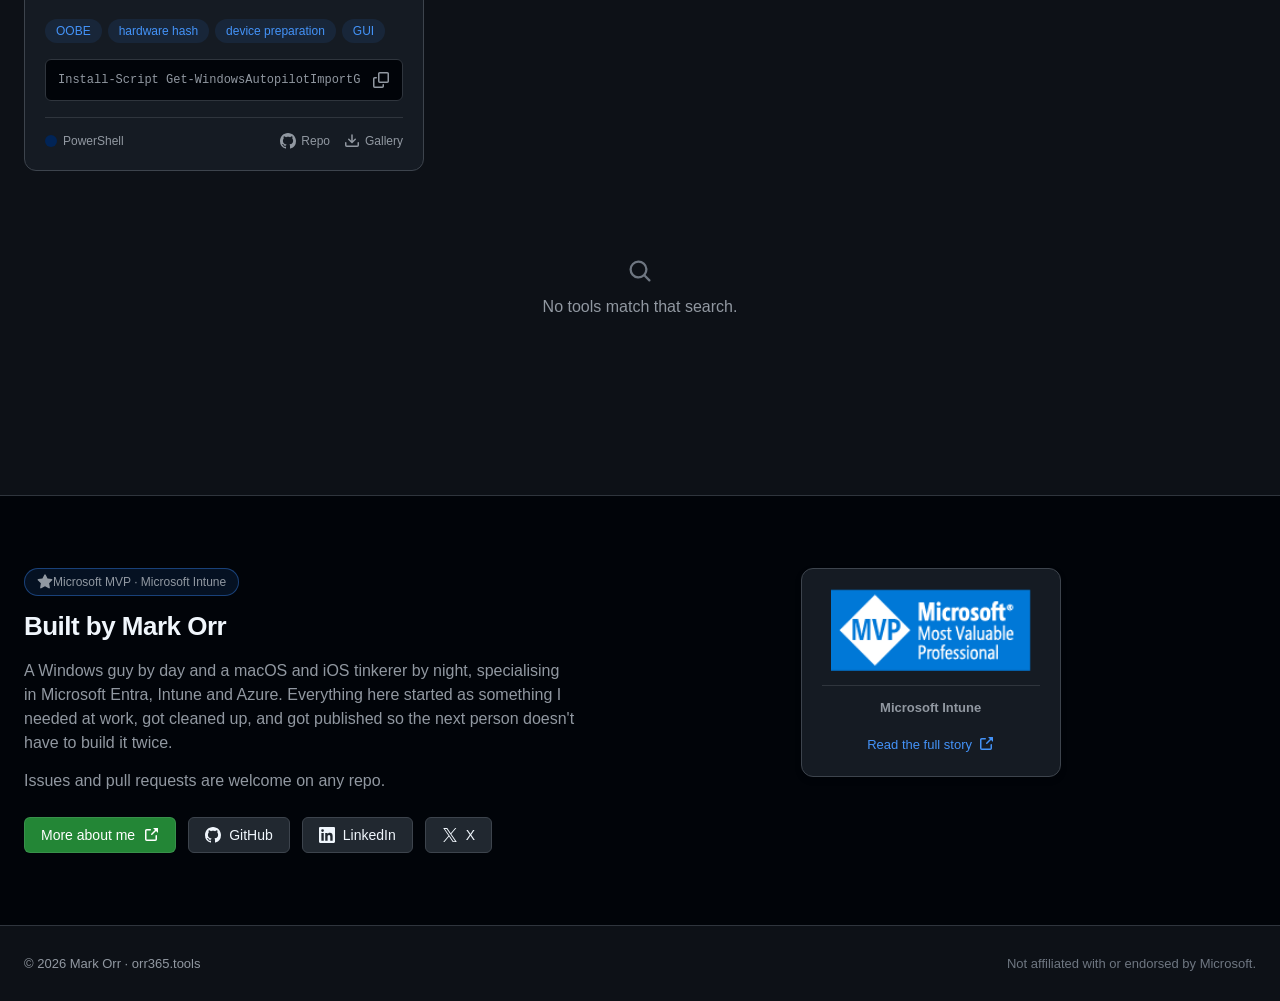
==== commit 69655333: "Mark IROD as updated; retire the Access Packages badge IROD has a new release, so its card gets the " ====
--- a/public/index.html
+++ b/public/index.html
@@ -164,7 +164,7 @@
 
 <!-- Bump ?v= when either script changes: the JS is cached for an hour, but
      this page always revalidates, so a new query string lands immediately. -->
-<script src="assets/js/tools.js?v=2026-08-01"></script>
-<script src="assets/js/app.js?v=2026-08-01"></script>
+<script src="assets/js/tools.js?v=2026-11-26"></script>
+<script src="assets/js/app.js?v=2026-11-26"></script>
 </body>
 </html>
